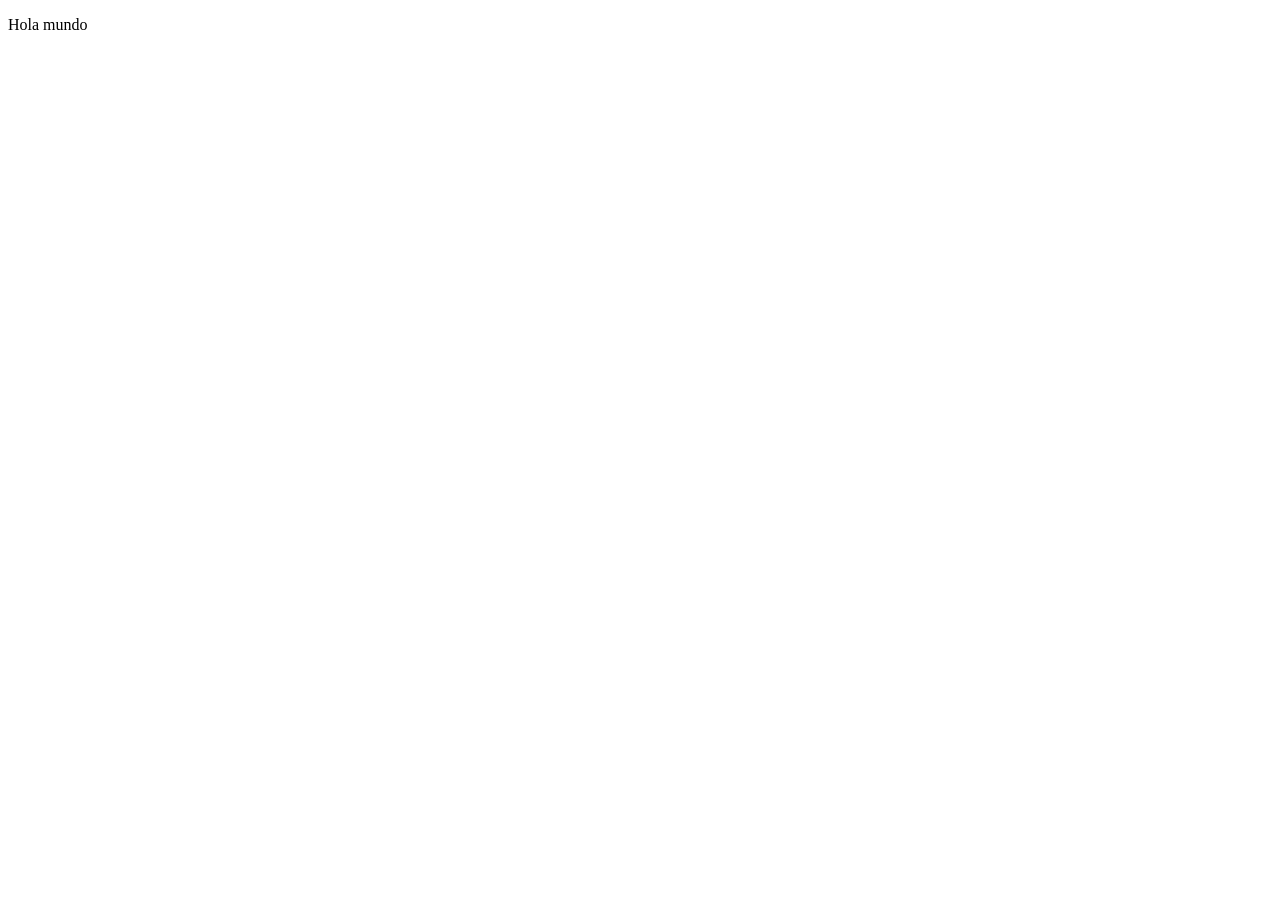
==== index.html @ f594ad7f "creacion del proyecto" ====
<!DOCTYPE html>
<html lang="en">
<head>
    <meta charset="UTF-8">
    <meta name="viewport" content="width=device-width, initial-scale=1.0">
    <title>Document</title>
</head>
<body>
    <p>Hola mundo</p>
</body>
</html>
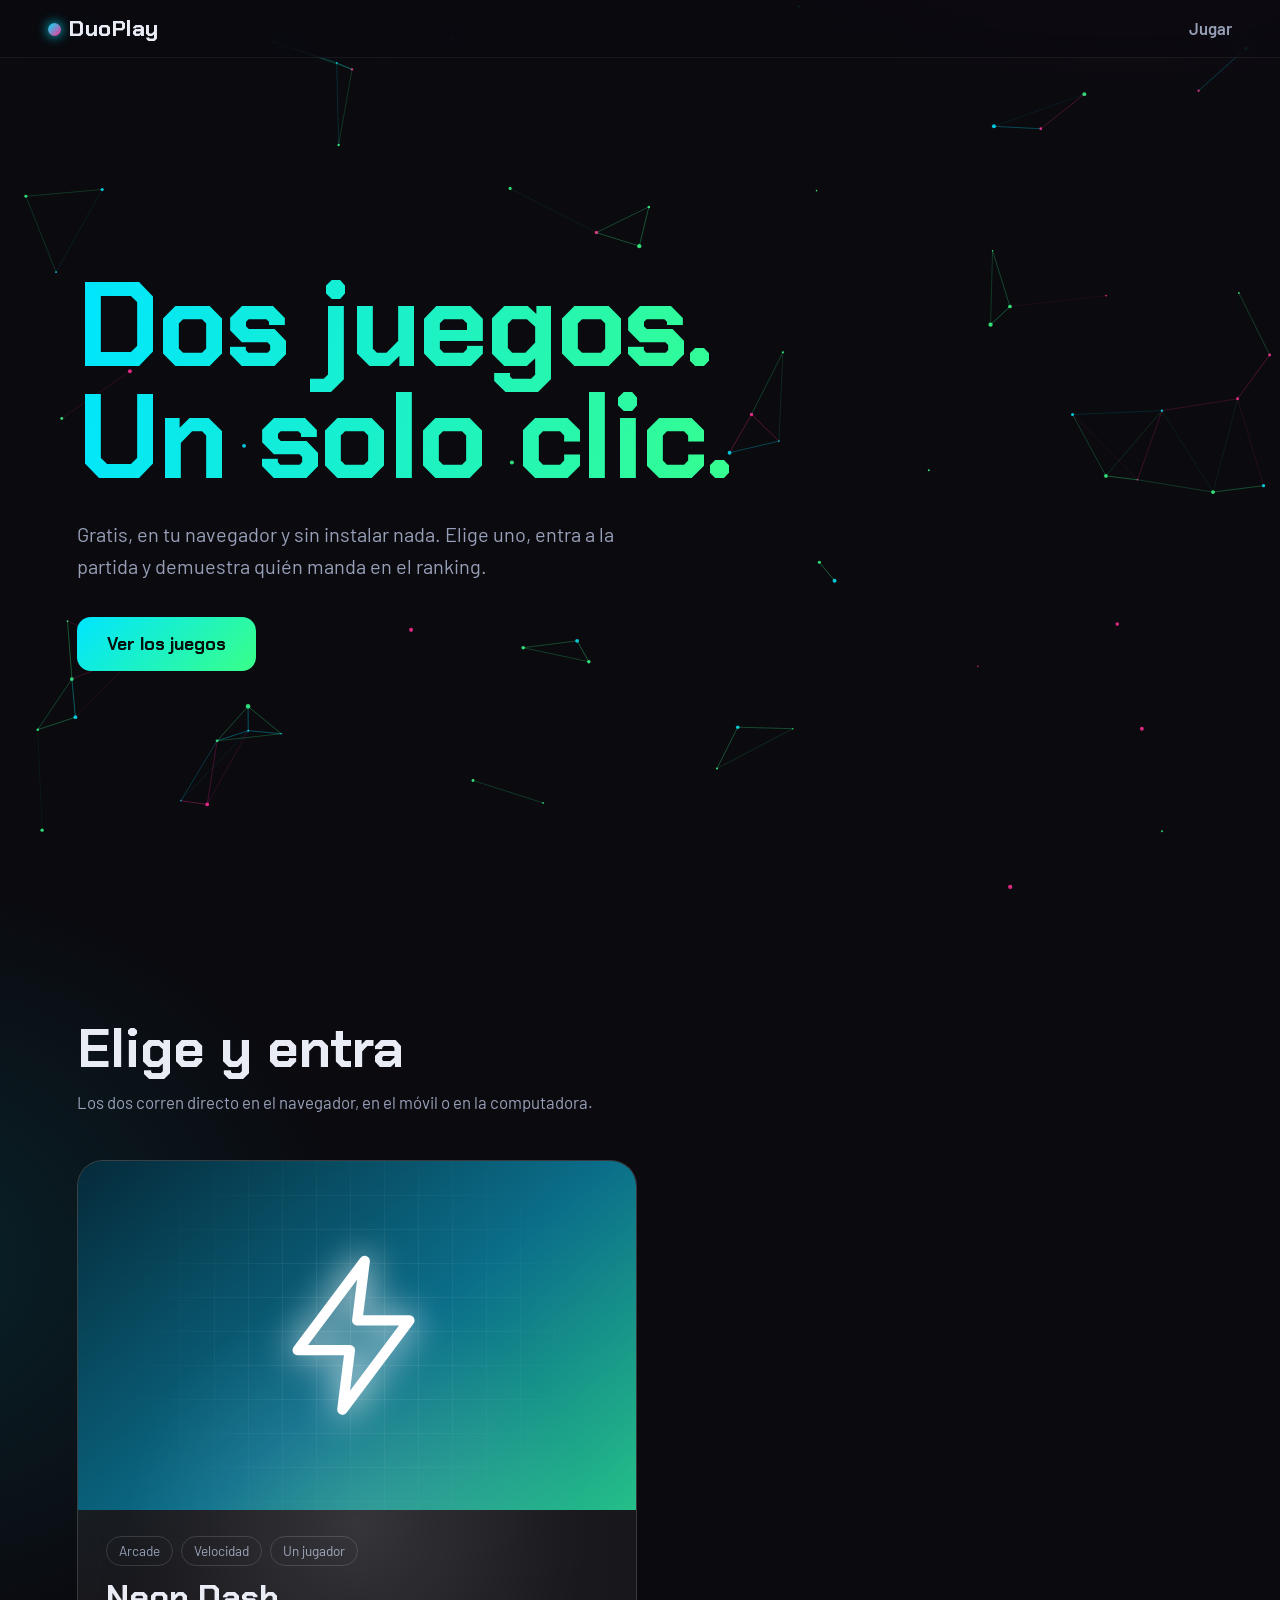
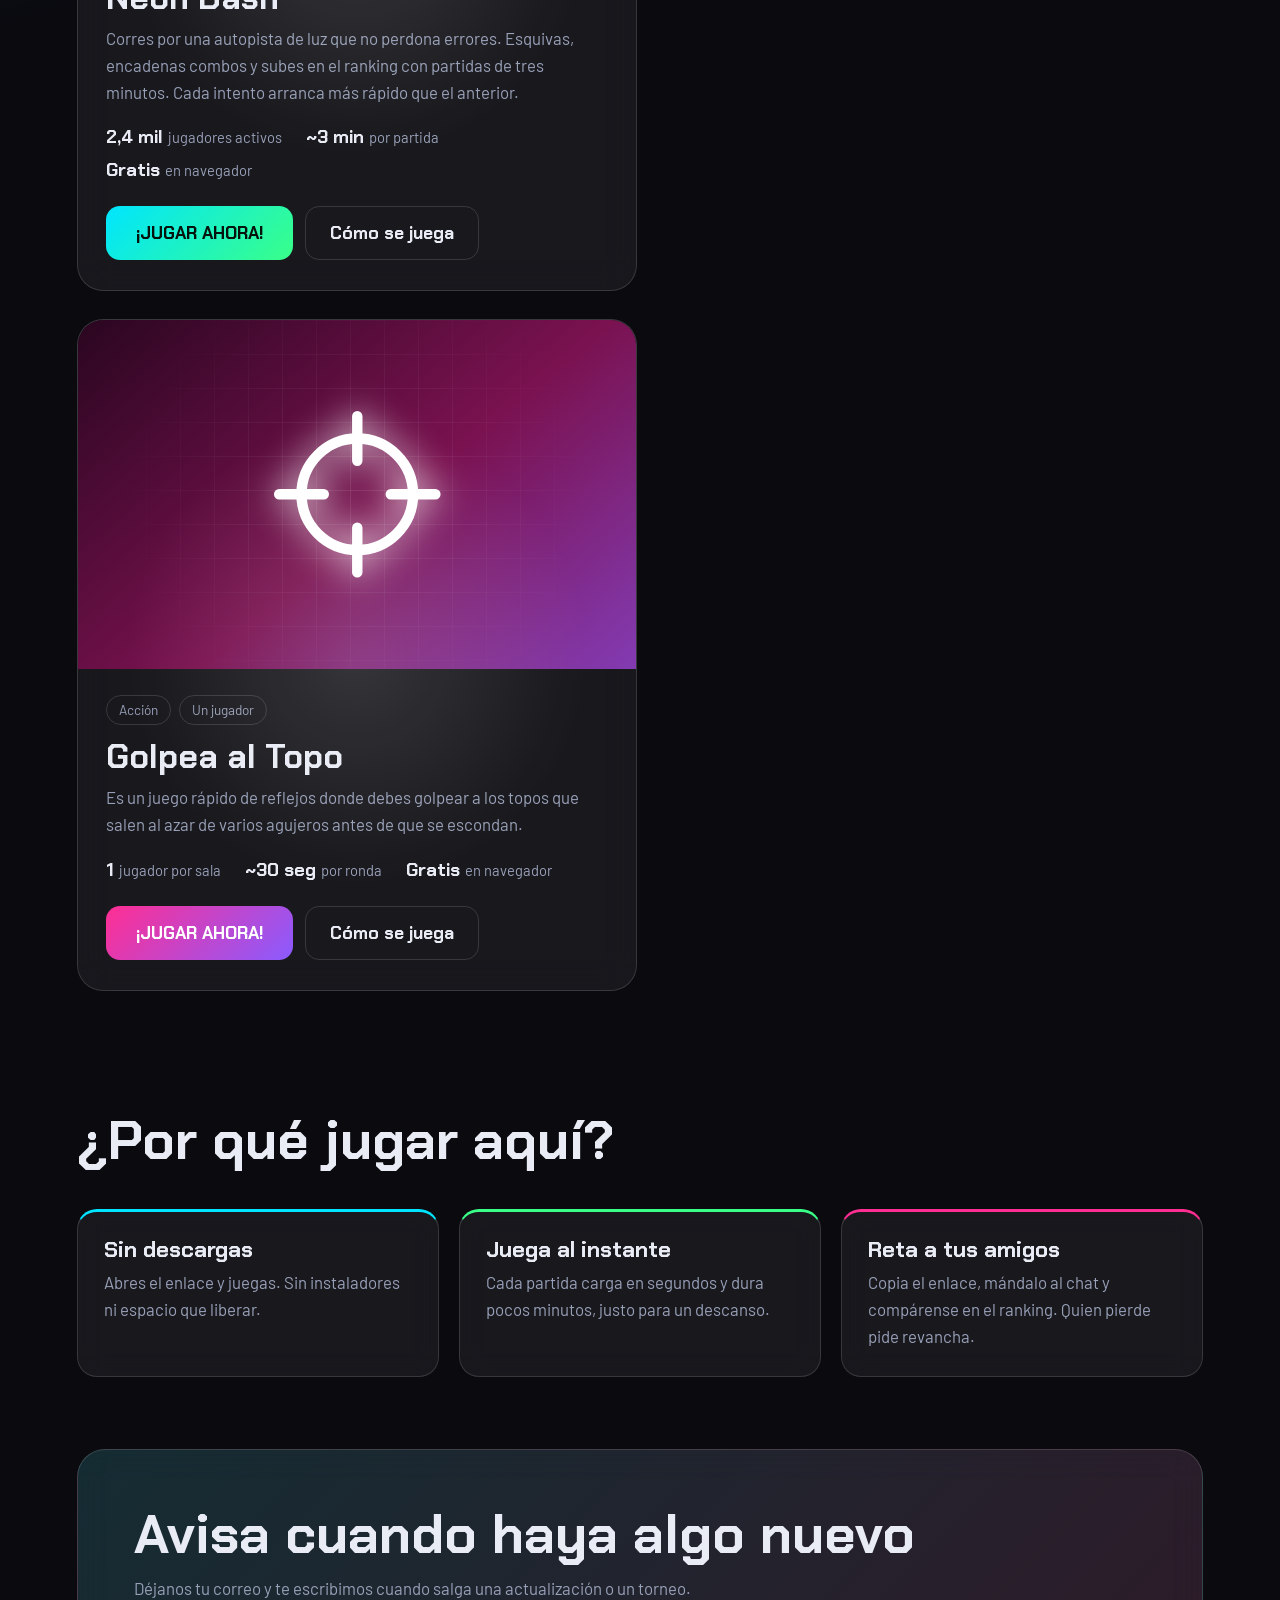
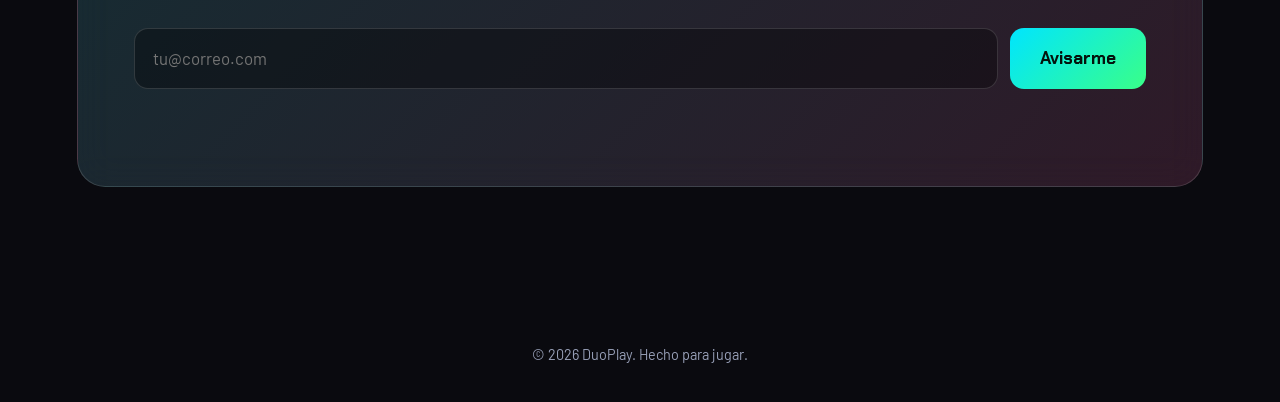
==== commit 842fce93: "correccion de errores" ====
--- a/index.html
+++ b/index.html
@@ -1,11 +1,115 @@
 <!DOCTYPE html>
-<html lang="en">
+<html lang="es">
 <head>
-    <meta charset="UTF-8">
-    <meta name="viewport" content="width=device-width, initial-scale=1.0">
-    <title>Document</title>
+<meta charset="utf-8">
+<meta name="viewport" content="width=device-width, initial-scale=1, viewport-fit=cover">
+<title>DuoPlay: dos juegos gratis en tu navegador</title>
+<link rel="preconnect" href="https://fonts.googleapis.com">
+<link rel="preconnect" href="https://fonts.gstatic.com" crossorigin>
+<link href="https://fonts.googleapis.com/css2?family=Chakra+Petch:wght@500;700&family=Barlow:wght@400;500;600&display=swap" rel="stylesheet">
+
+<link rel="stylesheet" href="css/styles.css">
 </head>
+
 <body>
-    <p>Hola mundo</p>
+<header class="top">
+  <a class="logo" href="#"><i></i>DuoPlay</a>
+  <a class="nav" href="#juegos">Jugar</a>
+</header>
+
+<main>
+<!-- HERO -->
+<section class="hero">
+  <canvas id="fx" aria-hidden="true"></canvas>
+  <div class="hero-in">
+    <h1>Dos juegos.<br>Un solo clic.</h1>
+    <p>Gratis, en tu navegador y sin instalar nada. Elige uno, entra a la partida y demuestra quién manda en el ranking.</p>
+    <a class="btn" href="#juegos">Ver los juegos</a>
+  </div>
+</section>
+
+<!-- VITRINA -->
+<section class="sec" id="juegos">
+  <div class="wrap">
+    <h2 class="rv">Elige y entra</h2>
+    <p class="lead rv">Los dos corren directo en el navegador, en el móvil o en la computadora.</p>
+
+    <div class="games">
+      <!-- Juego 1 -->
+      <article class="card g1 rv" data-game="1">
+        <div class="cover">
+          <svg viewBox="0 0 24 24" fill="none" stroke="currentColor" stroke-width="1.4" stroke-linejoin="round" aria-hidden="true"><path d="M13 2 4 14h7l-1 8 9-12h-7z"/></svg>
+          
+        </div>
+        <div class="body">
+          <div class="tags"><span>Arcade</span><span>Velocidad</span><span>Un jugador</span></div>
+          <h3>Neon Dash</h3>
+          <p>Corres por una autopista de luz que no perdona errores. Esquivas, encadenas combos y subes en el ranking con partidas de tres minutos. Cada intento arranca más rápido que el anterior.</p>
+          <div class="stats"><div><b>2,4 mil</b>jugadores activos</div><div><b>~3 min</b>por partida</div><div><b>Gratis</b>en navegador</div></div>
+          <div class="acts">
+            <a class="btn play" href="j2.html">¡JUGAR AHORA!</a>
+            <button class="btn ghost info" type="button">Cómo se juega</button>
+          </div>
+        </div>
+      </article>
+
+      <!-- Juego 2 -->
+      <article class="card g2 rv" data-game="2">
+        <div class="cover">
+          <svg viewBox="0 0 24 24" fill="none" stroke="currentColor" stroke-width="1.4" stroke-linecap="round" aria-hidden="true"><circle cx="12" cy="12" r="7.5"/><path d="M12 1.5v6M12 16.5v6M1.5 12h6M16.5 12h6"/></svg>
+          
+        </div>
+        <div class="body">
+          <div class="tags"><span>Acción</span><span>Un jugador</span></div>
+          <h3>Golpea al Topo</h3>
+          <p>Es un juego rápido de reflejos donde debes golpear a los topos que salen al azar de varios agujeros antes de que se escondan.</p>
+          <div class="stats"><div><b>1</b>jugador por sala</div><div><b>~30 seg</b>por ronda</div><div><b>Gratis</b>en navegador</div></div>
+          <div class="acts">
+            <a class="btn mg play" href="juego1.html">¡JUGAR AHORA!</a>
+            <button class="btn ghost info" type="button">Cómo se juega</button>
+          </div>
+        </div>
+      </article>
+    </div>
+  </div>
+</section>
+
+<!-- CAPTACIÓN -->
+<section class="sec" style="padding-top:0">
+  <div class="wrap">
+    <h2 class="rv">¿Por qué jugar aquí?</h2>
+    <div class="why">
+      <div class="rv" style="--c:var(--cy)"><h3>Sin descargas</h3><p>Abres el enlace y juegas. Sin instaladores ni espacio que liberar.</p></div>
+      <div class="rv" style="--c:var(--gr)"><h3>Juega al instante</h3><p>Cada partida carga en segundos y dura pocos minutos, justo para un descanso.</p></div>
+      <div class="rv" style="--c:var(--mg)"><h3>Reta a tus amigos</h3><p>Copia el enlace, mándalo al chat y compárense en el ranking. Quien pierde pide revancha.</p></div>
+    </div>
+
+    <div class="join rv">
+      <h2>Avisa cuando haya algo nuevo</h2>
+      <p class="lead">Déjanos tu correo y te escribimos cuando salga una actualización o un torneo.</p>
+      <form id="sub">
+        <input type="email" name="email" placeholder="tu@correo.com" aria-label="Correo electrónico" required>
+        <button class="btn" type="submit">Avisarme</button>
+      </form>
+      <p id="ok" role="status"></p>
+    </div>
+  </div>
+</section>
+</main>
+
+<footer>© 2026 DuoPlay. Hecho para jugar.</footer>
+
+<!-- Modal de controles -->
+<dialog id="modal" aria-labelledby="m-title">
+  <h3 id="m-title"></h3>
+  <p id="m-tip"></p>
+  <dl class="keys" id="m-keys"></dl>
+  <div class="acts">
+    <a class="btn" id="m-go" href="#">¡JUGAR AHORA!</a>
+    <button class="btn ghost" type="button" id="m-close">Volver</button>
+  </div>
+</dialog>
+
+<script src="js/main.js" defer></script>
 </body>
 </html>
--- a/css/styles.css
+++ b/css/styles.css
@@ -0,0 +1,104 @@
+*,*::before,*::after{box-sizing:border-box;margin:0}
+:root{--bg:#0a0a0f;--ink:#e9ecf5;--mute:#98a0b8;--cy:#00e5ff;--mg:#ff2e93;--gr:#39ff88;--glass:rgba(255,255,255,.06);--line:rgba(255,255,255,.14);--disp:"Chakra Petch",system-ui,sans-serif;color-scheme:dark;box-sizing:border-box;padding-top:env(safe-area-inset-top,0px);padding-bottom:env(safe-area-inset-bottom,0px)}
+html{scroll-behavior:smooth;scroll-padding-top:env(safe-area-inset-top,0px)}
+body{background:radial-gradient(60rem 40rem at 88% -8%,rgba(255,46,147,.16),transparent 60%),radial-gradient(50rem 40rem at -10% 35%,rgba(0,229,255,.12),transparent 60%),var(--bg);color:var(--ink);font:400 1.05rem/1.6 Barlow,system-ui,sans-serif;overflow-x:hidden}
+h1,h2,h3{font-family:var(--disp);line-height:1.05}
+a{color:inherit}
+:focus-visible{outline:2px solid var(--cy);outline-offset:3px}
+
+/* Cabecera */
+.top{position:fixed;inset:0 0 auto;z-index:20;display:flex;justify-content:space-between;align-items:center;padding:calc(env(safe-area-inset-top,0px) + 14px) clamp(16px,4vw,48px) 14px;background:rgba(10,10,15,.55);backdrop-filter:blur(12px);-webkit-backdrop-filter:blur(12px);border-bottom:1px solid rgba(255,255,255,.06)}
+.logo{font:700 1.4rem var(--disp);text-decoration:none;letter-spacing:.02em}
+.logo i{display:inline-block;width:.6em;height:.6em;border-radius:50%;margin-right:.35em;background:linear-gradient(135deg,var(--cy),var(--mg));box-shadow:0 0 12px var(--cy)}
+.top a.nav{font-weight:600;color:var(--mute);text-decoration:none}
+.top a.nav:hover{color:var(--ink)}
+
+/* Botones */
+.btn{position:relative;display:inline-flex;align-items:center;gap:.5rem;padding:16px 30px;border:0;border-radius:14px;font:700 1.1rem var(--disp);text-decoration:none;color:#04130d;background:linear-gradient(135deg,var(--cy),var(--gr));cursor:pointer;overflow:hidden;transition:transform .2s,box-shadow .3s}
+.btn::after{content:"";position:absolute;inset:0;background:linear-gradient(105deg,transparent 30%,rgba(255,255,255,.65) 50%,transparent 70%);transform:translateX(-120%);transition:transform .6s}
+.btn:hover{transform:translateY(-2px);box-shadow:0 10px 36px -6px rgba(0,229,255,.7)}
+.btn:hover::after{transform:translateX(120%)}
+.btn.mg{color:#fff;background:linear-gradient(135deg,var(--mg),#8a5bff)}
+.btn.mg:hover{box-shadow:0 10px 36px -6px rgba(255,46,147,.75)}
+.btn.ghost{color:var(--ink);background:transparent;border:1px solid var(--line);padding:15px 24px}
+.btn.ghost:hover{box-shadow:none;border-color:var(--ink)}
+
+/* Hero */
+.hero{position:relative;min-height:100svh;display:grid;align-content:center;padding:120px clamp(20px,6vw,96px) 80px;overflow:hidden}
+#fx{position:absolute;inset:0;width:100%;height:100%}
+.hero-in{position:relative;max-width:900px}
+h1{font-size:clamp(3rem,10vw,7.5rem);font-weight:700;line-height:.94;letter-spacing:-.02em;background:linear-gradient(100deg,var(--cy),var(--gr) 40%,var(--mg));background-size:200% 100%;-webkit-background-clip:text;background-clip:text;color:transparent;animation:flow 8s linear infinite alternate}
+@keyframes flow{to{background-position:100% 0}}
+.hero p{max-width:34rem;color:var(--mute);margin:1.5rem 0 2.2rem;font-size:1.25rem}
+
+/* Secciones */
+.sec{padding:clamp(64px,10vw,120px) clamp(20px,6vw,96px)}
+.wrap{max-width:1200px;margin:auto}
+h2{font-size:clamp(2rem,5vw,3.4rem)}
+.lead{color:var(--mute);max-width:36rem;margin-top:12px}
+
+/* Reveal */
+.rv{opacity:0;translate:0 26px;transition:opacity .7s,translate .7s}
+.rv.in{opacity:1;translate:0 0}
+
+/* Tarjetas de juego */
+.games{display:grid;grid-template-columns:repeat(auto-fit,minmax(min(100%,420px),1fr));gap:28px;margin-top:44px}
+.card{--rx:0deg;--ry:0deg;--mx:50%;--my:50%;position:relative;border-radius:26px;background:var(--glass);border:1px solid var(--line);backdrop-filter:blur(18px);-webkit-backdrop-filter:blur(18px);overflow:hidden;transform:perspective(900px) rotateX(var(--rx)) rotateY(var(--ry));transition:transform .2s ease-out,border-color .3s,box-shadow .3s,opacity .7s,translate .7s}
+.card::after{content:"";position:absolute;inset:0;pointer-events:none;background:radial-gradient(420px circle at var(--mx) var(--my),rgba(255,255,255,.13),transparent 55%)}
+.g1:hover{border-color:rgba(0,229,255,.6);box-shadow:0 24px 70px -24px rgba(0,229,255,.55)}
+.g2:hover{border-color:rgba(255,46,147,.6);box-shadow:0 24px 70px -24px rgba(255,46,147,.55)}
+.cover{position:relative;aspect-ratio:16/10;display:grid;place-items:center;color:#fff}
+.g1 .cover{background:linear-gradient(140deg,#052a3a,#0b6e8a 55%,#39ff88 135%)}
+.g2 .cover{background:linear-gradient(140deg,#2a0620,#7a1250 55%,#8a5bff 135%)}
+.cover::before{content:"";position:absolute;inset:0;background-image:linear-gradient(rgba(255,255,255,.09) 1px,transparent 1px),linear-gradient(90deg,rgba(255,255,255,.09) 1px,transparent 1px);background-size:34px 34px;-webkit-mask-image:radial-gradient(circle at 50% 50%,#000,transparent 75%);mask-image:radial-gradient(circle at 50% 50%,#000,transparent 75%)}
+.cover svg{position:relative;width:32%;filter:drop-shadow(0 0 18px currentColor)}
+.cover small{position:absolute;right:16px;bottom:12px;font-size:.8rem;color:rgba(255,255,255,.6)}
+.body{padding:26px 28px 30px}
+.tags{display:flex;flex-wrap:wrap;gap:8px;margin-bottom:14px}
+.tags span{padding:3px 12px;border:1px solid var(--line);border-radius:99px;font-size:.85rem;color:var(--mute)}
+.card h3{font-size:2.1rem}
+.card p{color:var(--mute);margin:10px 0 20px}
+.stats{display:flex;flex-wrap:wrap;gap:8px 24px;margin-bottom:24px;font-size:.92rem;color:var(--mute)}
+.stats b{margin-right:5px;font:700 1.15rem var(--disp);color:var(--ink)}
+.acts{display:flex;flex-wrap:wrap;gap:12px;align-items:center}
+
+/* Ventajas */
+.why{display:grid;grid-template-columns:repeat(auto-fit,minmax(min(100%,260px),1fr));gap:20px;margin-top:40px}
+.why div{padding:26px;border-radius:20px;background:var(--glass);border:1px solid var(--line);border-top:3px solid var(--c);backdrop-filter:blur(14px);-webkit-backdrop-filter:blur(14px)}
+.why h3{font-size:1.4rem;margin-bottom:8px}
+.why p{color:var(--mute)}
+
+/* Suscripción */
+.join{margin-top:72px;padding:clamp(28px,5vw,56px);border-radius:28px;border:1px solid var(--line);background:linear-gradient(135deg,rgba(0,229,255,.1),rgba(255,46,147,.1)),var(--glass);backdrop-filter:blur(18px);-webkit-backdrop-filter:blur(18px)}
+.join form{display:flex;flex-wrap:wrap;gap:12px;margin-top:26px}
+.join input{flex:1 1 240px;padding:16px 18px;border-radius:14px;border:1px solid var(--line);background:rgba(0,0,0,.35);color:var(--ink);font:inherit}
+.join input:focus{outline:2px solid var(--cy);border-color:transparent}
+#ok{margin-top:14px;min-height:1.6em;color:var(--gr)}
+footer{padding:36px 20px;text-align:center;color:var(--mute);font-size:.9rem}
+
+/* Modal */
+dialog{margin:auto;width:min(92vw,520px);padding:30px;border:1px solid var(--line);border-radius:22px;background:rgba(16,16,26,.92);color:var(--ink);backdrop-filter:blur(20px);-webkit-backdrop-filter:blur(20px)}
+dialog::backdrop{background:rgba(5,5,10,.72);backdrop-filter:blur(4px)}
+dialog[open]{animation:pop .25s ease}
+@keyframes pop{from{opacity:0;transform:translateY(10px) scale(.96)}}
+dialog h3{font-size:1.8rem}
+dialog p{color:var(--mute);margin-top:6px}
+.keys{display:grid;grid-template-columns:auto 1fr;gap:12px 16px;margin:22px 0 26px;align-items:center}
+.keys dt{padding:4px 12px;border:1px solid var(--line);border-bottom-width:3px;border-radius:8px;background:rgba(255,255,255,.06);font:600 .95rem var(--disp);white-space:nowrap}
+
+
+@media (prefers-reduced-motion:reduce){html{scroll-behavior:auto}.rv{opacity:1;translate:none;transition:none}h1{animation:none}.btn::after{display:none}}
+
+
+html{scroll-padding-top:calc(env(safe-area-inset-top,0px) + 84px)}
+.games{grid-template-columns:minmax(0,560px)}
+.why div:nth-child(1){--c:var(--cy)}
+.why div:nth-child(2){--c:var(--gr)}
+.why div:nth-child(3){--c:var(--mg)}
+.stage{display:grid;justify-items:center;gap:18px;margin-top:36px}
+#game{display:block;width:min(100%,420px);height:auto;aspect-ratio:2/3;border:1px solid var(--line);border-radius:22px;background:var(--bg);touch-action:none;box-shadow:0 24px 70px -24px rgba(0,229,255,.45)}
+.hud{display:flex;flex-wrap:wrap;justify-content:center;gap:8px 28px;color:var(--mute)}
+.hud b{margin-left:6px;font:700 1.4rem var(--disp);color:var(--ink)}
+
+@media (prefers-reduced-motion:reduce){html{scroll-behavior:auto}.rv{opacity:1;translate:none;transition:none}h1{animation:none}.btn::after{display:none}}
+
